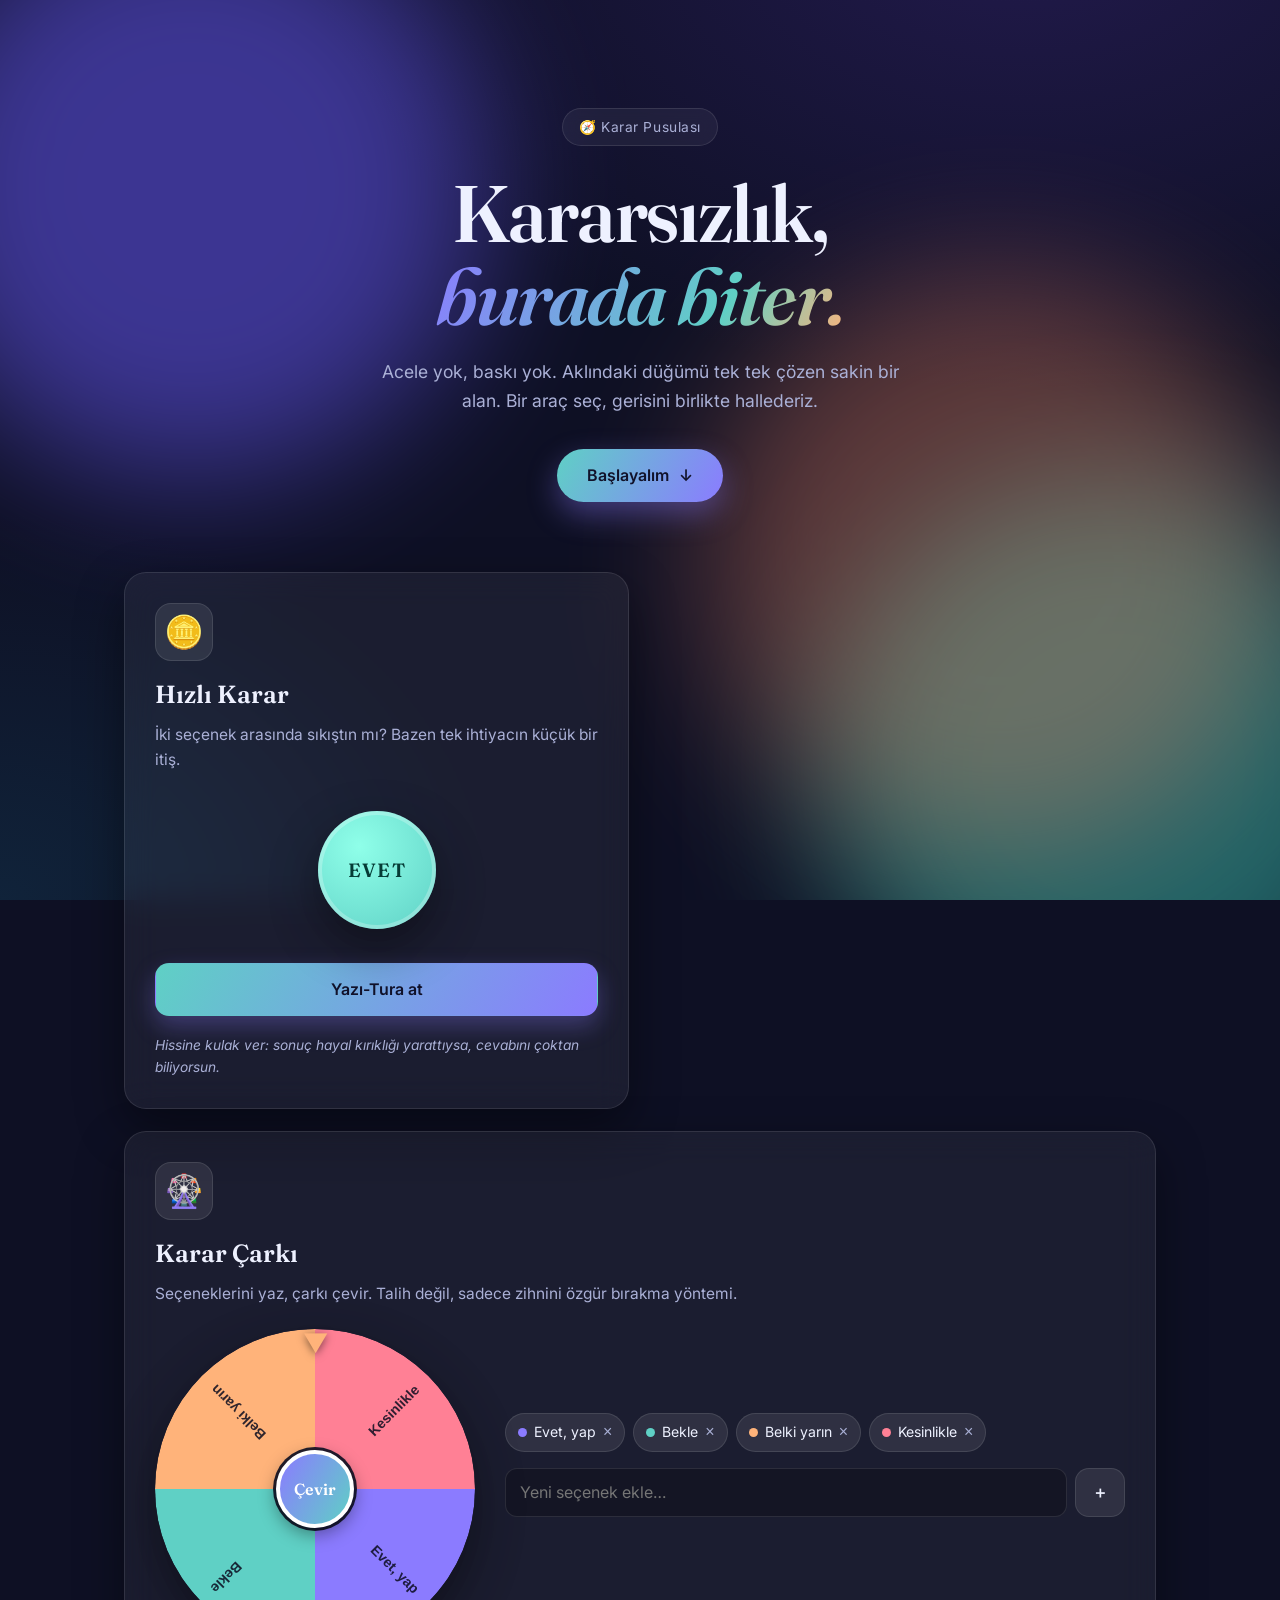
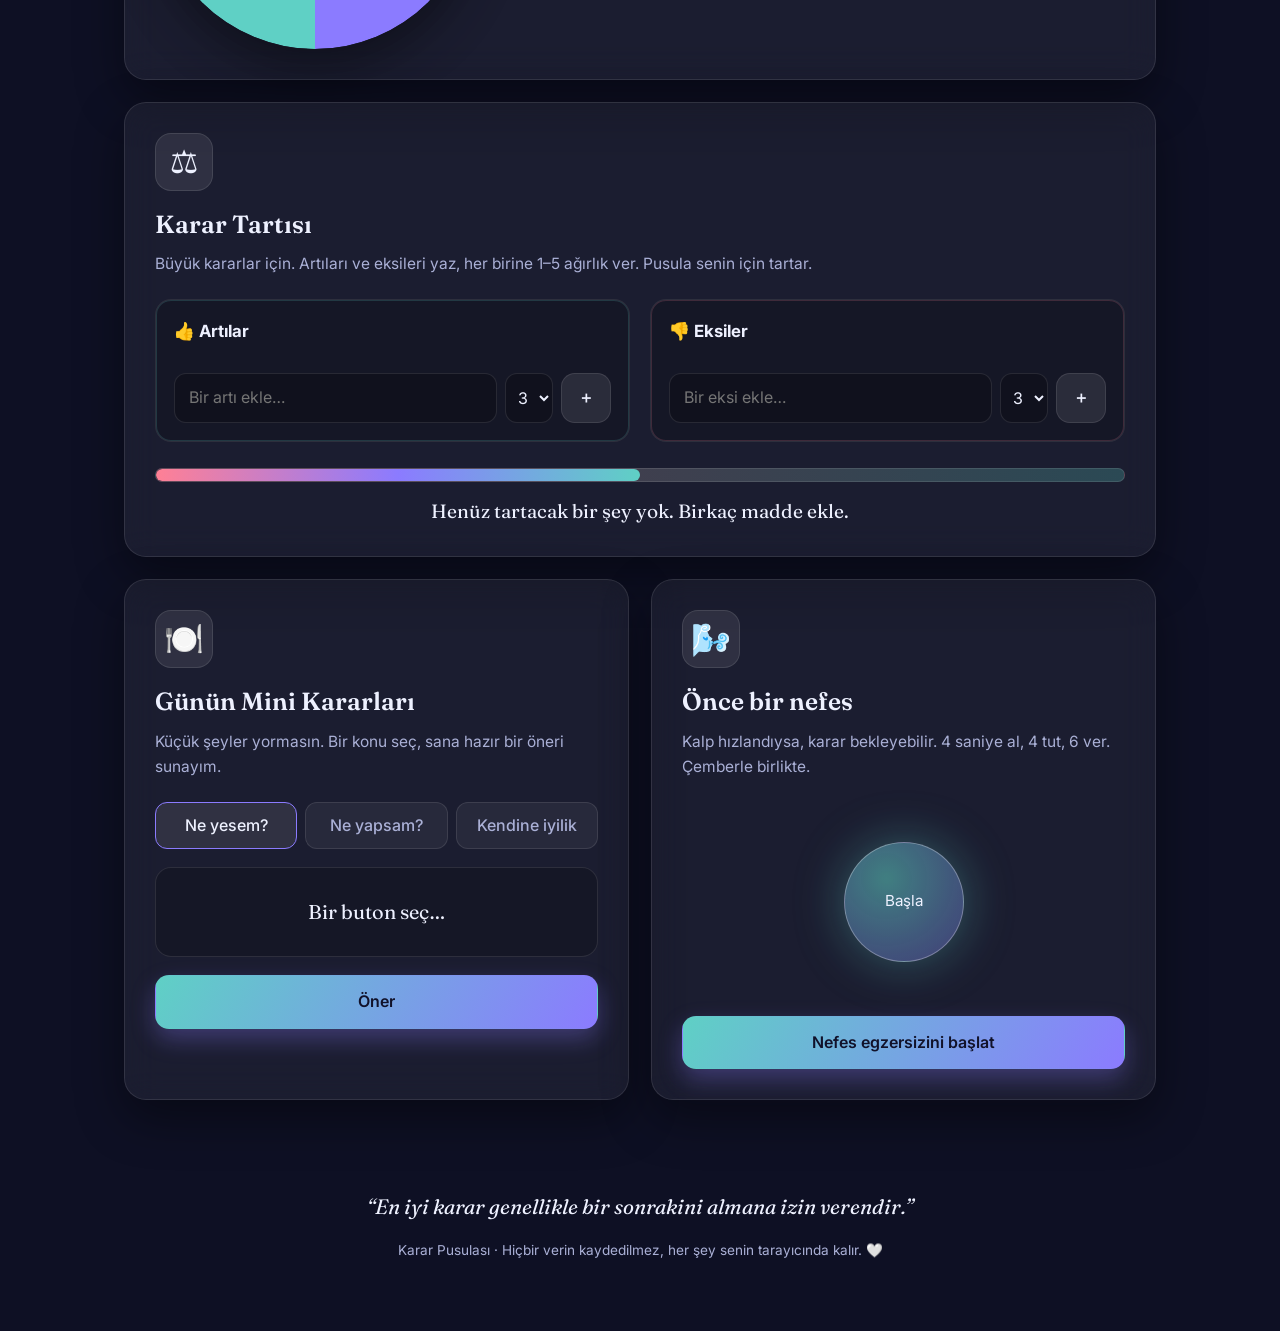
==== index.html @ 6ef6f433 "Karar Pusulası: kararsızlığı yok eden şık karar verme sitesi Tek sayfalık, bağımlılıksız bir araç (H" ====
<!DOCTYPE html>
<html lang="tr">
<head>
  <meta charset="UTF-8" />
  <meta name="viewport" content="width=device-width, initial-scale=1.0" />
  <meta name="description" content="Karar Pusulası — kararsızlığı yok eden sakin, şık bir karar verme aracı." />
  <title>Karar Pusulası · Kararsızlığa son</title>
  <link rel="preconnect" href="https://fonts.googleapis.com" />
  <link rel="preconnect" href="https://fonts.gstatic.com" crossorigin />
  <link href="https://fonts.googleapis.com/css2?family=Fraunces:ital,opsz,wght@0,9..144,400;0,9..144,600;1,9..144,500&family=Inter:wght@400;500;600&display=swap" rel="stylesheet" />
  <link rel="stylesheet" href="style.css" />
  <link rel="icon" href="data:image/svg+xml,<svg xmlns='http://www.w3.org/2000/svg' viewBox='0 0 100 100'><text y='.9em' font-size='90'>🧭</text></svg>" />
</head>
<body>
  <!-- Yumuşak hareketli arka plan -->
  <div class="aurora" aria-hidden="true">
    <span class="blob blob-1"></span>
    <span class="blob blob-2"></span>
    <span class="blob blob-3"></span>
  </div>

  <header class="hero">
    <div class="hero-badge">🧭 Karar Pusulası</div>
    <h1 class="hero-title">Kararsızlık,<br /><em>burada biter.</em></h1>
    <p class="hero-sub">
      Acele yok, baskı yok. Aklındaki düğümü tek tek çözen sakin bir alan.
      Bir araç seç, gerisini birlikte hallederiz.
    </p>
    <a href="#araclar" class="hero-cta">Başlayalım <span aria-hidden="true">↓</span></a>
  </header>

  <main id="araclar" class="grid">

    <!-- 1. Hızlı Karar -->
    <section class="card" id="coin">
      <div class="card-icon">🪙</div>
      <h2>Hızlı Karar</h2>
      <p class="card-desc">İki seçenek arasında sıkıştın mı? Bazen tek ihtiyacın küçük bir itiş.</p>
      <div class="coin-stage">
        <div class="coin" id="coinEl">
          <div class="coin-face coin-yes">EVET</div>
          <div class="coin-face coin-no">HAYIR</div>
        </div>
      </div>
      <button class="btn btn-primary" id="coinFlip">Yazı-Tura at</button>
      <p class="coin-hint" id="coinHint" aria-live="polite">Hissine kulak ver: sonuç hayal kırıklığı yarattıysa, cevabını çoktan biliyorsun.</p>
    </section>

    <!-- 2. Karar Çarkı -->
    <section class="card card-wide" id="wheel">
      <div class="card-icon">🎡</div>
      <h2>Karar Çarkı</h2>
      <p class="card-desc">Seçeneklerini yaz, çarkı çevir. Talih değil, sadece zihnini özgür bırakma yöntemi.</p>
      <div class="wheel-layout">
        <div class="wheel-stage">
          <div class="wheel-pointer" aria-hidden="true">▼</div>
          <canvas id="wheelCanvas" width="320" height="320" role="img" aria-label="Karar çarkı"></canvas>
          <button class="wheel-spin" id="wheelSpin">Çevir</button>
        </div>
        <div class="wheel-controls">
          <div class="chips" id="wheelChips" aria-live="polite"></div>
          <form id="wheelForm" class="wheel-add">
            <input type="text" id="wheelInput" maxlength="24" placeholder="Yeni seçenek ekle…" aria-label="Yeni seçenek" />
            <button type="submit" class="btn btn-ghost" aria-label="Ekle">＋</button>
          </form>
          <p class="wheel-result" id="wheelResult" aria-live="polite"></p>
        </div>
      </div>
    </section>

    <!-- 3. Karar Tartısı -->
    <section class="card card-wide" id="scale">
      <div class="card-icon">⚖️</div>
      <h2>Karar Tartısı</h2>
      <p class="card-desc">Büyük kararlar için. Artıları ve eksileri yaz, her birine 1–5 ağırlık ver. Pusula senin için tartar.</p>
      <div class="scale-layout">
        <div class="scale-col scale-pro">
          <h3>👍 Artılar</h3>
          <ul class="scale-list" id="proList"></ul>
          <form class="scale-add" data-side="pro">
            <input type="text" maxlength="40" placeholder="Bir artı ekle…" aria-label="Artı ekle" />
            <select aria-label="Önem" title="Önem (1-5)">
              <option value="1">1</option><option value="2">2</option>
              <option value="3" selected>3</option><option value="4">4</option>
              <option value="5">5</option>
            </select>
            <button type="submit" class="btn btn-ghost">＋</button>
          </form>
        </div>
        <div class="scale-col scale-con">
          <h3>👎 Eksiler</h3>
          <ul class="scale-list" id="conList"></ul>
          <form class="scale-add" data-side="con">
            <input type="text" maxlength="40" placeholder="Bir eksi ekle…" aria-label="Eksi ekle" />
            <select aria-label="Önem" title="Önem (1-5)">
              <option value="1">1</option><option value="2">2</option>
              <option value="3" selected>3</option><option value="4">4</option>
              <option value="5">5</option>
            </select>
            <button type="submit" class="btn btn-ghost">＋</button>
          </form>
        </div>
      </div>
      <div class="scale-meter" aria-hidden="true">
        <div class="scale-fill" id="scaleFill"></div>
      </div>
      <p class="scale-verdict" id="scaleVerdict" aria-live="polite">Henüz tartacak bir şey yok. Birkaç madde ekle.</p>
    </section>

    <!-- 4. Mini Kararlar -->
    <section class="card" id="mini">
      <div class="card-icon">🍽️</div>
      <h2>Günün Mini Kararları</h2>
      <p class="card-desc">Küçük şeyler yormasın. Bir konu seç, sana hazır bir öneri sunayım.</p>
      <div class="mini-tabs" id="miniTabs">
        <button class="mini-tab is-active" data-topic="yemek">Ne yesem?</button>
        <button class="mini-tab" data-topic="aktivite">Ne yapsam?</button>
        <button class="mini-tab" data-topic="kucuk">Kendine iyilik</button>
      </div>
      <div class="mini-output" id="miniOutput">Bir buton seç…</div>
      <button class="btn btn-primary" id="miniRoll">Öner</button>
    </section>

    <!-- 5. Sakinleş -->
    <section class="card" id="breathe">
      <div class="card-icon">🌬️</div>
      <h2>Önce bir nefes</h2>
      <p class="card-desc">Kalp hızlandıysa, karar bekleyebilir. 4 saniye al, 4 tut, 6 ver. Çemberle birlikte.</p>
      <div class="breathe-stage">
        <div class="breathe-circle" id="breatheCircle">
          <span id="breatheText">Başla</span>
        </div>
      </div>
      <button class="btn btn-primary" id="breatheBtn">Nefes egzersizini başlat</button>
    </section>

  </main>

  <footer class="footer">
    <p class="footer-quote" id="footerQuote">“En iyi karar genellikle bir sonrakini almana izin verendir.”</p>
    <p class="footer-note">Karar Pusulası · Hiçbir verin kaydedilmez, her şey senin tarayıcında kalır. 🤍</p>
  </footer>

  <script src="app.js"></script>
</body>
</html>
---- style.css ----
/* ===== Karar Pusulası · Tema ===== */
:root {
  --bg: #0e1024;
  --bg-soft: #161a36;
  --ink: #eef1ff;
  --ink-soft: #aab0d6;
  --line: rgba(255, 255, 255, 0.10);
  --glass: rgba(255, 255, 255, 0.055);
  --glass-strong: rgba(255, 255, 255, 0.09);
  --accent: #8b7bff;
  --accent-2: #5fd0c5;
  --warm: #ffb37a;
  --yes: #5fd0c5;
  --no: #ff8095;
  --radius: 22px;
  --shadow: 0 18px 48px rgba(0, 0, 0, 0.42);
  --ease: cubic-bezier(0.22, 1, 0.36, 1);
}

* { box-sizing: border-box; }

html { scroll-behavior: smooth; }

body {
  margin: 0;
  min-height: 100vh;
  font-family: "Inter", system-ui, sans-serif;
  color: var(--ink);
  background: var(--bg);
  overflow-x: hidden;
  line-height: 1.6;
}

/* ===== Hareketli arka plan ===== */
.aurora {
  position: fixed;
  inset: 0;
  z-index: -1;
  overflow: hidden;
  background:
    radial-gradient(1200px 800px at 80% -10%, #221a4d 0%, transparent 60%),
    radial-gradient(900px 700px at 0% 100%, #10233a 0%, transparent 55%),
    var(--bg);
}
.blob {
  position: absolute;
  width: 46vmax;
  height: 46vmax;
  border-radius: 50%;
  filter: blur(70px);
  opacity: 0.5;
  animation: drift 22s var(--ease) infinite alternate;
}
.blob-1 { background: #6a5bff; top: -12%; left: -8%; }
.blob-2 { background: #34b6a7; bottom: -18%; right: -10%; animation-delay: -7s; }
.blob-3 { background: #ff8c66; top: 30%; left: 55%; opacity: 0.32; animation-delay: -13s; }
@keyframes drift {
  to { transform: translate3d(6%, 8%, 0) scale(1.18) rotate(28deg); }
}

/* ===== Hero ===== */
.hero {
  max-width: 820px;
  margin: 0 auto;
  padding: clamp(72px, 12vh, 150px) 24px 40px;
  text-align: center;
}
.hero-badge {
  display: inline-block;
  padding: 7px 16px;
  border: 1px solid var(--line);
  border-radius: 999px;
  background: var(--glass);
  backdrop-filter: blur(8px);
  font-size: 0.86rem;
  letter-spacing: 0.04em;
  color: var(--ink-soft);
  margin-bottom: 26px;
}
.hero-title {
  font-family: "Fraunces", serif;
  font-weight: 600;
  font-size: clamp(2.6rem, 8vw, 5rem);
  line-height: 1.04;
  margin: 0 0 20px;
  letter-spacing: -0.02em;
}
.hero-title em {
  font-style: italic;
  background: linear-gradient(120deg, var(--accent), var(--accent-2) 70%, var(--warm));
  -webkit-background-clip: text;
  background-clip: text;
  color: transparent;
}
.hero-sub {
  max-width: 540px;
  margin: 0 auto 34px;
  font-size: 1.1rem;
  color: var(--ink-soft);
}
.hero-cta {
  display: inline-flex;
  align-items: center;
  gap: 10px;
  padding: 14px 30px;
  border-radius: 999px;
  text-decoration: none;
  font-weight: 600;
  color: #11122a;
  background: linear-gradient(120deg, var(--accent-2), var(--accent));
  box-shadow: 0 12px 30px rgba(139, 123, 255, 0.4);
  transition: transform 0.3s var(--ease), box-shadow 0.3s var(--ease);
}
.hero-cta:hover { transform: translateY(-3px); box-shadow: 0 18px 40px rgba(139, 123, 255, 0.55); }
.hero-cta span { transition: transform 0.3s var(--ease); }
.hero-cta:hover span { transform: translateY(3px); }

/* ===== Grid ===== */
.grid {
  max-width: 1080px;
  margin: 0 auto;
  padding: 30px 24px 60px;
  display: grid;
  grid-template-columns: repeat(2, 1fr);
  gap: 22px;
}
.card-wide { grid-column: 1 / -1; }
@media (max-width: 720px) {
  .grid { grid-template-columns: 1fr; }
}

/* ===== Kart ===== */
.card {
  position: relative;
  padding: 30px;
  border-radius: var(--radius);
  background: var(--glass);
  border: 1px solid var(--line);
  backdrop-filter: blur(16px);
  box-shadow: var(--shadow);
  opacity: 0;
  transform: translateY(26px);
  transition: opacity 0.7s var(--ease), transform 0.7s var(--ease);
}
.card.in { opacity: 1; transform: none; }
.card:hover { border-color: rgba(255, 255, 255, 0.2); }
.card-icon {
  font-size: 2rem;
  width: 58px; height: 58px;
  display: grid; place-items: center;
  border-radius: 16px;
  background: var(--glass-strong);
  border: 1px solid var(--line);
  margin-bottom: 14px;
}
.card h2 {
  font-family: "Fraunces", serif;
  font-weight: 600;
  font-size: 1.55rem;
  margin: 0 0 8px;
}
.card-desc { color: var(--ink-soft); margin: 0 0 22px; font-size: 0.97rem; }

/* ===== Butonlar ===== */
.btn {
  font: inherit;
  font-weight: 600;
  cursor: pointer;
  border-radius: 14px;
  border: 1px solid transparent;
  padding: 13px 22px;
  transition: transform 0.2s var(--ease), background 0.3s, box-shadow 0.3s;
}
.btn:active { transform: scale(0.96); }
.btn-primary {
  width: 100%;
  color: #11122a;
  background: linear-gradient(120deg, var(--accent-2), var(--accent));
  box-shadow: 0 10px 24px rgba(139, 123, 255, 0.32);
}
.btn-primary:hover { box-shadow: 0 14px 30px rgba(139, 123, 255, 0.5); }
.btn-ghost {
  background: var(--glass-strong);
  border-color: var(--line);
  color: var(--ink);
  padding: 11px 16px;
}
.btn-ghost:hover { background: rgba(255, 255, 255, 0.16); }

/* ===== 1. Yazı-Tura ===== */
.coin-stage { display: grid; place-items: center; height: 150px; margin-bottom: 18px; perspective: 900px; }
.coin {
  position: relative;
  width: 118px; height: 118px;
  transform-style: preserve-3d;
  transition: transform 0.2s;
}
.coin.flipping { animation: flip 1.5s var(--ease) forwards; }
.coin-face {
  position: absolute;
  inset: 0;
  border-radius: 50%;
  display: grid; place-items: center;
  font-family: "Fraunces", serif;
  font-weight: 600;
  font-size: 1.2rem;
  letter-spacing: 0.06em;
  backface-visibility: hidden;
  box-shadow: inset 0 0 0 4px rgba(255,255,255,0.25), var(--shadow);
}
.coin-yes { background: radial-gradient(circle at 35% 30%, #8fffe9, var(--yes)); color: #053b35; }
.coin-no  { background: radial-gradient(circle at 35% 30%, #ffb3c0, var(--no)); color: #4a0c1b; transform: rotateY(180deg); }
@keyframes flip {
  0%   { transform: rotateY(0); }
  100% { transform: rotateY(1980deg); }
}
.coin.result-no { transform: rotateY(180deg); }
.coin.result-yes { transform: rotateY(0deg); }
.coin-hint { margin: 18px 0 0; font-size: 0.86rem; color: var(--ink-soft); font-style: italic; min-height: 2.4em; }

/* ===== 2. Çark ===== */
.wheel-layout { display: grid; grid-template-columns: 320px 1fr; gap: 30px; align-items: center; }
@media (max-width: 720px) { .wheel-layout { grid-template-columns: 1fr; justify-items: center; } }
.wheel-stage { position: relative; width: 320px; height: 320px; }
#wheelCanvas { border-radius: 50%; box-shadow: var(--shadow); transition: transform 4.5s cubic-bezier(0.16, 1, 0.3, 1); }
.wheel-pointer {
  position: absolute; top: -6px; left: 50%; transform: translateX(-50%);
  color: var(--warm); font-size: 1.6rem; z-index: 3;
  filter: drop-shadow(0 2px 4px rgba(0,0,0,0.5));
}
.wheel-spin {
  position: absolute; top: 50%; left: 50%; transform: translate(-50%, -50%);
  width: 78px; height: 78px; border-radius: 50%; cursor: pointer;
  border: 4px solid #fff; background: linear-gradient(120deg, var(--accent), var(--accent-2));
  color: #fff; font-weight: 600; font-family: "Fraunces", serif; font-size: 1rem;
  box-shadow: 0 6px 18px rgba(0,0,0,0.4); z-index: 2;
  transition: transform 0.2s var(--ease);
}
.wheel-spin:hover { transform: translate(-50%, -50%) scale(1.07); }
.wheel-spin:disabled { opacity: 0.6; cursor: not-allowed; }
.wheel-controls { width: 100%; }
.chips { display: flex; flex-wrap: wrap; gap: 8px; margin-bottom: 16px; }
.chip {
  display: inline-flex; align-items: center; gap: 7px;
  padding: 7px 12px; border-radius: 999px;
  background: var(--glass-strong); border: 1px solid var(--line); font-size: 0.88rem;
}
.chip button { background: none; border: none; color: var(--ink-soft); cursor: pointer; font-size: 1rem; line-height: 1; padding: 0; }
.chip button:hover { color: var(--no); }
.wheel-add, .scale-add { display: flex; gap: 8px; }
.wheel-add input, .scale-add input {
  flex: 1; min-width: 0;
  padding: 11px 14px; border-radius: 12px;
  background: rgba(0,0,0,0.22); border: 1px solid var(--line); color: var(--ink); font: inherit;
}
.wheel-add input:focus, .scale-add input:focus { outline: none; border-color: var(--accent); }
.wheel-result { margin: 16px 0 0; font-family: "Fraunces", serif; font-size: 1.3rem; min-height: 1.5em; }
.wheel-result strong { color: var(--accent-2); }

/* ===== 3. Tartı ===== */
.scale-layout { display: grid; grid-template-columns: 1fr 1fr; gap: 20px; }
@media (max-width: 560px) { .scale-layout { grid-template-columns: 1fr; } }
.scale-col { padding: 18px; border-radius: 16px; background: rgba(0,0,0,0.18); border: 1px solid var(--line); }
.scale-col h3 { margin: 0 0 14px; font-size: 1.05rem; }
.scale-pro { box-shadow: inset 0 0 0 1px rgba(95,208,197,0.18); }
.scale-con { box-shadow: inset 0 0 0 1px rgba(255,128,149,0.18); }
.scale-list { list-style: none; margin: 0 0 14px; padding: 0; display: flex; flex-direction: column; gap: 8px; }
.scale-list li {
  display: flex; align-items: center; justify-content: space-between; gap: 10px;
  padding: 9px 12px; border-radius: 10px; background: var(--glass); font-size: 0.9rem;
}
.scale-list .wlabel {
  font-size: 0.72rem; padding: 2px 8px; border-radius: 999px;
  background: var(--glass-strong); color: var(--ink-soft); white-space: nowrap;
}
.scale-list .del { background: none; border: none; color: var(--ink-soft); cursor: pointer; font-size: 1rem; }
.scale-list .del:hover { color: var(--no); }
.scale-add select {
  padding: 0 8px; border-radius: 12px; background: rgba(0,0,0,0.22);
  border: 1px solid var(--line); color: var(--ink); font: inherit;
}
.scale-meter {
  height: 14px; border-radius: 999px; margin: 26px 0 14px; overflow: hidden;
  background: linear-gradient(90deg, rgba(255,128,149,0.25), rgba(95,208,197,0.25));
  border: 1px solid var(--line);
}
.scale-fill {
  height: 100%; width: 50%;
  background: linear-gradient(90deg, var(--no), var(--accent), var(--yes));
  border-radius: 999px; transition: width 0.7s var(--ease);
}
.scale-verdict { text-align: center; font-family: "Fraunces", serif; font-size: 1.2rem; margin: 6px 0 0; }

/* ===== 4. Mini ===== */
.mini-tabs { display: flex; gap: 8px; flex-wrap: wrap; margin-bottom: 18px; }
.mini-tab {
  flex: 1; min-width: 110px;
  padding: 10px; border-radius: 12px; cursor: pointer; font: inherit; font-weight: 500;
  background: var(--glass); border: 1px solid var(--line); color: var(--ink-soft);
  transition: all 0.25s var(--ease);
}
.mini-tab.is-active { background: var(--glass-strong); color: var(--ink); border-color: var(--accent); }
.mini-output {
  min-height: 90px; display: grid; place-items: center; text-align: center;
  padding: 20px; margin-bottom: 18px; border-radius: 16px;
  background: rgba(0,0,0,0.2); border: 1px solid var(--line);
  font-family: "Fraunces", serif; font-size: 1.25rem; color: var(--ink);
  transition: opacity 0.3s;
}

/* ===== 5. Nefes ===== */
.breathe-stage { display: grid; place-items: center; height: 200px; margin-bottom: 14px; }
.breathe-circle {
  width: 120px; height: 120px; border-radius: 50%;
  display: grid; place-items: center; text-align: center;
  background: radial-gradient(circle at 35% 30%, rgba(95,208,197,0.55), rgba(139,123,255,0.35));
  border: 1px solid rgba(255,255,255,0.3);
  box-shadow: 0 0 50px rgba(95,208,197,0.35);
  font-size: 0.95rem; color: var(--ink);
  transition: transform 0.4s var(--ease);
}
.breathe-circle.run { animation: breathe 14s ease-in-out infinite; }
@keyframes breathe {
  0%, 100% { transform: scale(1);   box-shadow: 0 0 40px rgba(95,208,197,0.3); }
  28%      { transform: scale(1.7); box-shadow: 0 0 80px rgba(95,208,197,0.6); }  /* 4s al */
  57%      { transform: scale(1.7); box-shadow: 0 0 80px rgba(139,123,255,0.6); } /* 4s tut */
}

/* ===== Footer ===== */
.footer { max-width: 720px; margin: 0 auto; padding: 30px 24px 70px; text-align: center; }
.footer-quote { font-family: "Fraunces", serif; font-style: italic; font-size: 1.3rem; color: var(--ink); margin: 0 0 16px; }
.footer-note { color: var(--ink-soft); font-size: 0.85rem; margin: 0; }

@media (prefers-reduced-motion: reduce) {
  .blob, .breathe-circle.run, .coin.flipping { animation: none !important; }
  * { transition-duration: 0.001s !important; }
}
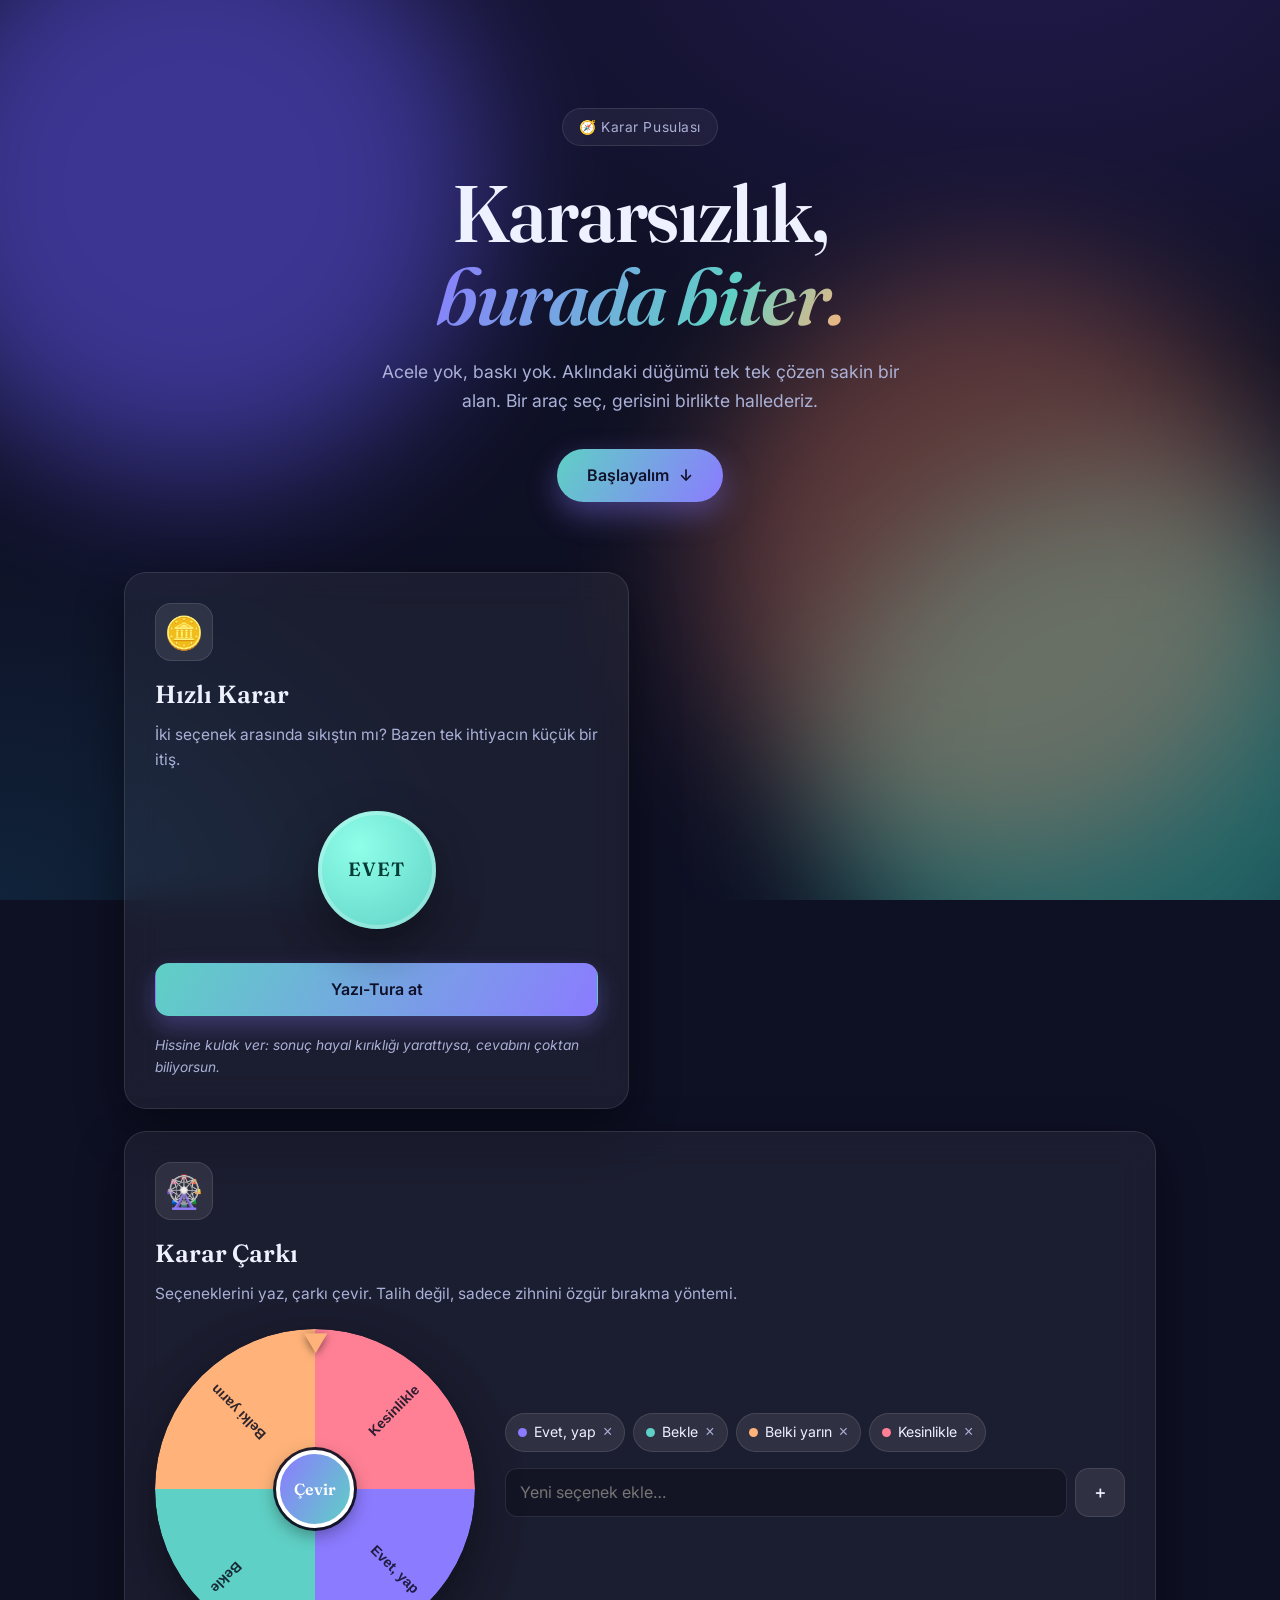
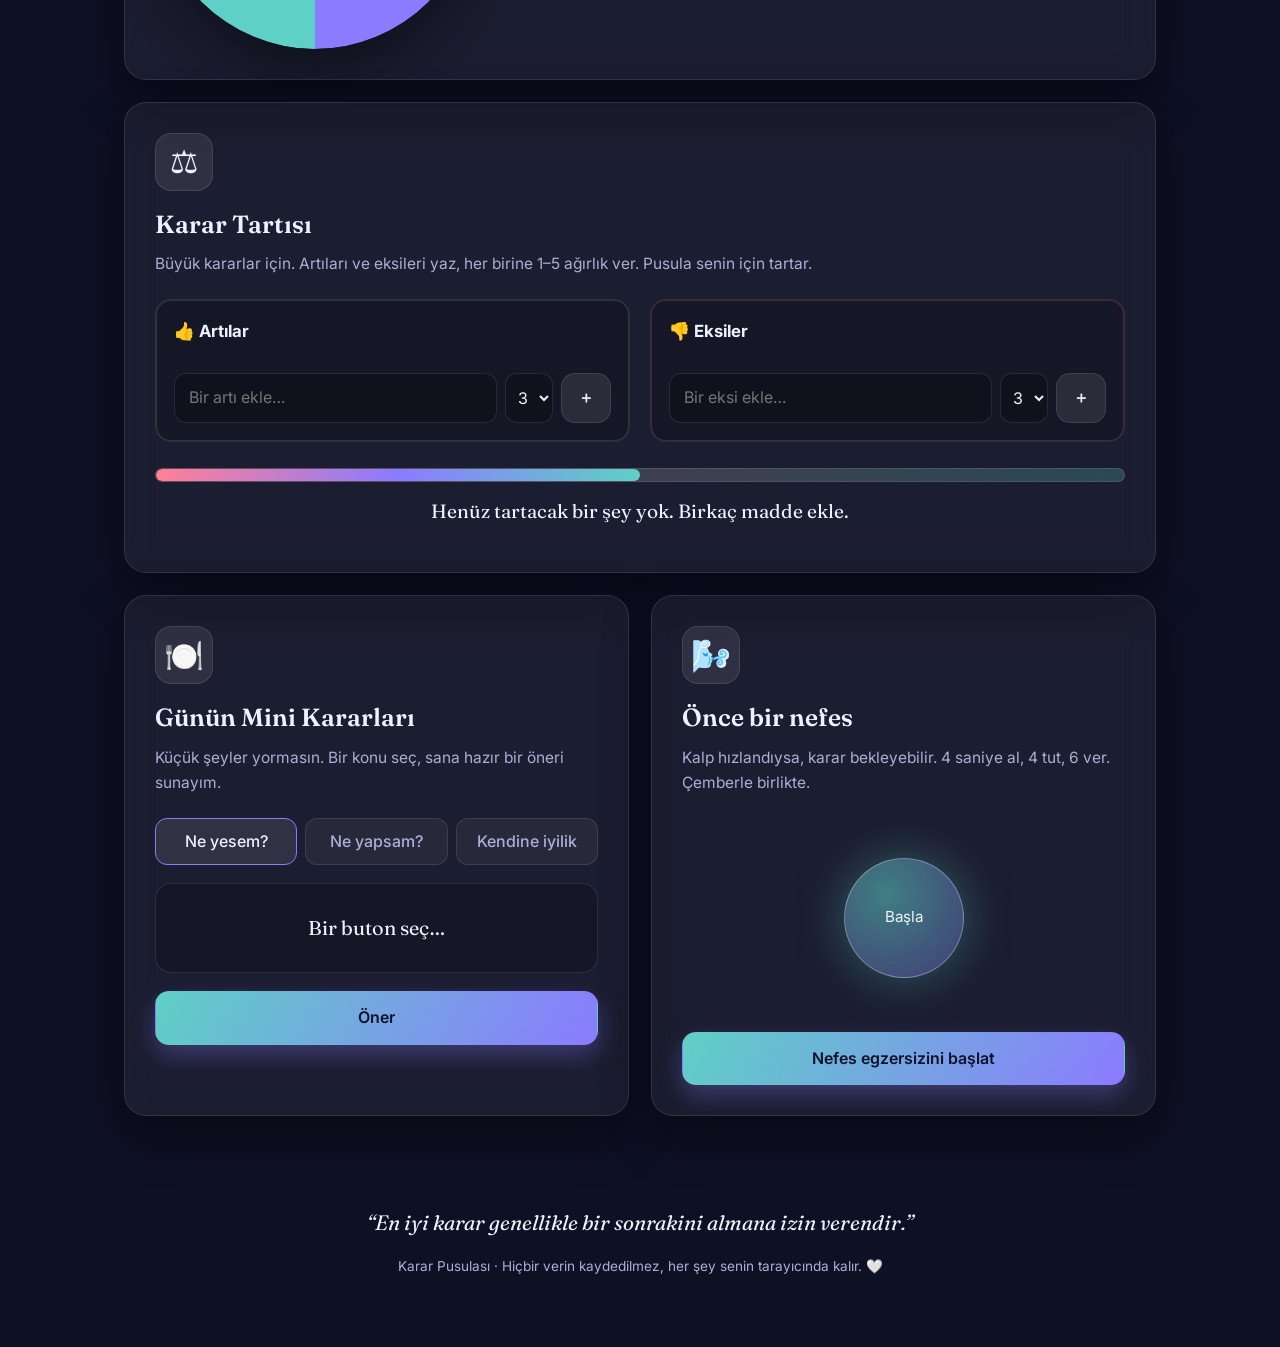
==== commit 4840c7bf: "Cila: kazanan dilim vurgusu, hatırlama, kopyala, geri bildirim - Çark: kazanan dilim beyaz çerçeveyl" ====
--- a/index.html
+++ b/index.html
@@ -64,6 +64,7 @@
             <button type="submit" class="btn btn-ghost" aria-label="Ekle">＋</button>
           </form>
           <p class="wheel-result" id="wheelResult" aria-live="polite"></p>
+          <button class="btn btn-ghost copy-btn" id="wheelCopy" type="button" hidden>📋 Sonucu kopyala</button>
         </div>
       </div>
     </section>
@@ -105,6 +106,10 @@
         <div class="scale-fill" id="scaleFill"></div>
       </div>
       <p class="scale-verdict" id="scaleVerdict" aria-live="polite">Henüz tartacak bir şey yok. Birkaç madde ekle.</p>
+      <div class="scale-actions">
+        <button class="btn btn-ghost copy-btn" id="scaleCopy" type="button" hidden>📋 Kararı kopyala</button>
+        <button class="btn btn-ghost" id="scaleClear" type="button" hidden>🗑️ Temizle</button>
+      </div>
     </section>
 
     <!-- 4. Mini Kararlar -->
--- a/style.css
+++ b/style.css
@@ -256,6 +256,16 @@
 .wheel-add input:focus, .scale-add input:focus { outline: none; border-color: var(--accent); }
 .wheel-result { margin: 16px 0 0; font-family: "Fraunces", serif; font-size: 1.3rem; min-height: 1.5em; }
 .wheel-result strong { color: var(--accent-2); }
+#wheelCanvas.won { animation: wheelGlow 1.1s ease-in-out 3; }
+@keyframes wheelGlow {
+  0%, 100% { box-shadow: var(--shadow); }
+  50% { box-shadow: 0 0 0 4px rgba(95,208,197,0.55), 0 0 38px rgba(95,208,197,0.7); }
+}
+
+/* Kopyala / temizle */
+.copy-btn.copied { color: var(--yes); border-color: var(--yes); }
+.scale-actions { display: flex; gap: 10px; justify-content: center; margin-top: 16px; flex-wrap: wrap; }
+.scale-actions .btn { width: auto; }
 
 /* ===== 3. Tartı ===== */
 .scale-layout { display: grid; grid-template-columns: 1fr 1fr; gap: 20px; }
